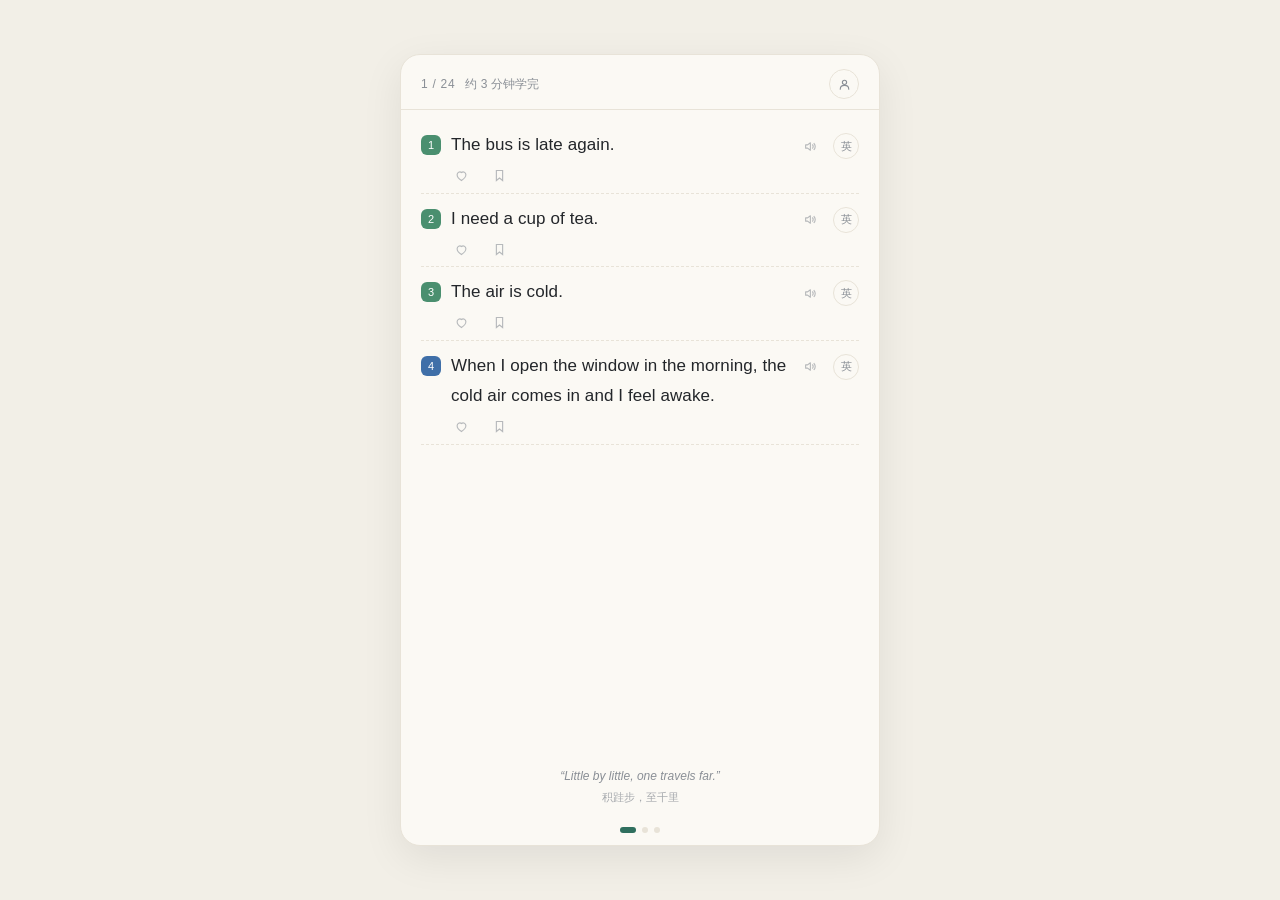
==== index.html @ 29e7f9b8 "content(v10.9): u023 + u024，覆盖 72%" ====
<!doctype html>
<html lang="zh-CN">
<head>
<meta charset="utf-8">
<meta name="viewport" content="width=device-width, initial-scale=1, viewport-fit=cover">
<meta name="theme-color" content="#fbf9f4">
<title>english-850</title>
<link rel="manifest" href="manifest.json">
<link rel="icon" href="icon.svg" type="image/svg+xml">
<link rel="stylesheet" href="css/style.css?v=32">
</head>
<body>

<div class="app">

  <div class="hdr">
    <span class="idx" id="idx">1 / 3</span>
    <span class="eta" id="eta">约 4 分钟学完</span>
    <button class="me" id="btn-me" type="button" aria-label="我的">
      <svg viewBox="0 0 24 24" fill="none" stroke="currentColor" stroke-width="1.8" stroke-linecap="round">
        <circle cx="12" cy="8.5" r="3.4"/>
        <path d="M5.2 19.5c0-3.6 3-6.2 6.8-6.2s6.8 2.6 6.8 6.2"/>
      </svg>
    </button>
  </div>

  <div class="warn" id="warn" hidden>
    当前环境不能保存数据，刷新后会丢。用浏览器直接打开 index.html 就正常。
  </div>

  <div class="pages" id="pages"></div>

  <div class="dots" id="dots"></div>

  <div class="sheet" id="sheet">
    <div class="sheet-hdr">
      <h2>我的</h2>
      <button class="close" id="btn-close" type="button" aria-label="关闭">×</button>
    </div>
    <div class="sheet-body">
      <div class="big-stats">
        <div><b id="stat-days">0</b><span>累计天数</span></div>
        <div><b id="stat-min">0</b><span>累计分钟</span></div>
      </div>

      <div class="cal-wrap" id="cal-wrap">
        <div class="cal-months" id="heat"></div>
      </div>

      <div class="rows">
        <button class="row-link" data-list="save" type="button">
          收藏的内容<b id="n-save">0</b>
        </button>
        <button class="row-link" data-list="like" type="button">
          点过赞的内容<b id="n-like">0</b>
        </button>
        <button class="row-link" data-list="word" type="button">
          收藏的词<b id="n-word">0</b>
        </button>
        <button class="row-mode" id="row-mode" type="button" role="switch" aria-checked="false">
          <span>练习模式</span>
          <span class="switch" aria-hidden="true"><i></i></span>
        </button>
        <button class="row-act" id="btn-export" type="button">
          导出备份<b id="hint-export">还没备份过</b>
        </button>
        <button class="row-act" id="btn-import" type="button">
          导入备份<b id="hint-import">点击上传备份</b>
        </button>
        <input type="file" id="file-import" accept="application/json,.json" hidden>
      </div>
    </div>

    <div class="sub" id="sub">
      <div class="sheet-hdr">
        <h2 id="sub-title">列表</h2>
        <button class="close" id="sub-close" type="button" aria-label="返回">×</button>
      </div>
      <div class="sheet-body" id="sub-body"></div>
    </div>
  </div>

</div>

<script src="data/words.js?v=32"></script>
<script src="data/glossary.js?v=32"></script>
<script src="data/dict.js?v=32"></script>
<script src="data/contractions.js?v=32"></script>
<script src="data/function-words.js?v=32"></script>
<script src="data/units.js?v=32"></script>
<script src="data/extras.js?v=32"></script>
<script src="data/exercises.js?v=32"></script>
<script src="js/store.js?v=32"></script>
<script src="js/speak.js?v=32"></script>
<script src="js/reader.js?v=32"></script>
<script src="js/actions.js?v=32"></script>
<script src="js/progress.js?v=32"></script>
<script src="js/exercises.js?v=32"></script>
<script src="js/extras.js?v=32"></script>
<script src="js/app.js?v=32"></script>
<script src="js/dev.js?v=32"></script>
<script src="js/pwa.js?v=32"></script>
<script src="js/backup.js?v=32"></script>
</body>
</html>
---- css/style.css ----
:root {
  --bg: #fbf9f4;
  --ink: #23262a;
  --muted: #8a8f96;
  --line: #e8e3d8;
  --short: #4a8f6f;
  --long: #3f6fa8;
  --story: #b4741f;
  --soft: #f2efe7;
  --accent: #2f6f5e;
}

@media (prefers-color-scheme: dark) {
  :root {
    --bg: #17191c;
    --ink: #e7e4de;
    --muted: #93999f;
    --line: #2a2e34;
    --short: #6cc09a;
    --long: #79a8db;
    --story: #d9a154;
    --soft: #202429;
    --accent: #6cc09a;
  }
}

* { box-sizing: border-box; -webkit-tap-highlight-color: transparent; }

html, body {
  margin: 0;
  height: 100%;
  background: var(--bg);
  color: var(--ink);
  font-family: -apple-system, "Segoe UI", "PingFang SC", "Microsoft YaHei", sans-serif;
  -webkit-text-size-adjust: 100%;
}

body { display: flex; justify-content: center; }

.app {
  width: 100%;
  max-width: 480px;
  height: 100vh;      /* 旧内核兜底：不认 dvh 才会塌 */
  height: 100dvh;
  display: flex;
  flex-direction: column;
  background: var(--bg);
  position: relative;
  overflow: hidden;
}

@media (min-width: 520px) {
  body { background: var(--soft); align-items: center; }
  .app {
    height: 88vh;
    height: 88dvh;
    border: 1px solid var(--line);
    border-radius: 20px;
    box-shadow: 0 12px 40px rgba(0, 0, 0, 0.08);
  }
}

.hdr {
  flex: 0 0 auto;
  display: flex;
  align-items: center;
  gap: 10px;
  padding: 14px 20px 10px;
  border-bottom: 1px solid var(--line);
}

.idx {
  font-size: 12px;
  color: var(--muted);
  letter-spacing: 0.06em;
}

.eta {
  font-size: 12px;
  color: var(--muted);
}

.me {
  margin-left: auto;
  width: 30px;
  height: 30px;
  display: grid;
  place-items: center;
  border: 1px solid var(--line);
  border-radius: 50%;
  background: transparent;
  cursor: pointer;
  color: var(--muted);
}

.me svg { width: 15px; height: 15px; }

.pages {
  flex: 1 1 auto;
  min-height: 0;   /* 没有它，flex 子项会撑高、滚不动 */
  display: flex;
  overflow-x: auto;
  overflow-y: hidden;
  scroll-snap-type: x mandatory;
  scrollbar-width: none;
}

.pages::-webkit-scrollbar { display: none; }

.page {
  flex: 0 0 100%;
  scroll-snap-align: start;
  overflow-y: auto;
  scrollbar-width: none;
  padding: 10px 20px 10px;
  display: flex;
  flex-direction: column;
}

.page::-webkit-scrollbar { display: none; }

.item {
  padding: 10px 0 4px;
  border-bottom: 1px dashed var(--line);
}

.item:last-of-type { border-bottom: 0; }

/* 喇叭（SPEC §11.15）：不支持语音的浏览器不会插入这个元素，所以不用写"隐藏"逻辑 */
.spk {
  flex: 0 0 auto;
  width: 26px;
  height: 26px;
  margin: -2px 0 0;
  padding: 0;
  border: 0;
  border-radius: 8px;
  background: transparent;
  color: var(--muted);
  cursor: pointer;
  display: grid;
  place-items: center;
  opacity: 0.62;
}
.spk svg { width: 15px; height: 15px; fill: none; stroke: currentColor; stroke-width: 1.7; stroke-linejoin: round; }
.spk:active { opacity: 1; background: var(--soft); }

/* 跟在句子/段落末尾的喇叭：不换行，跟文字同一基线 */
.spk.inl {
  display: inline-grid;
  width: 22px;
  height: 22px;
  margin: 0 0 0 4px;
  vertical-align: -5px;
}
.spk.inl svg { width: 14px; height: 14px; }

/* 行内的喇叭（句子条目右侧）：和"英"按钮对齐 */
.row .spk.row-spk { margin-top: 3px; }

/* 单词弹层里的喇叭 */
.popup .spk.pop-spk {
  margin: 0 0 0 -2px;
  width: 24px;
  height: 24px;
  opacity: 0.7;
}
.popup .spk.pop-spk svg { width: 14px; height: 14px; }

/* 练习答案里的喇叭：跟着答案一起显示/隐藏 */
.ex-en .spk.inl { margin-left: 6px; vertical-align: -5px; }

.row {
  display: flex;
  align-items: flex-start;
  gap: 10px;
}

.num {
  flex: 0 0 auto;
  width: 20px;
  height: 20px;
  border-radius: 6px;
  margin-top: 5px;
  display: grid;
  place-items: center;
  font-size: 11px;
  font-weight: 500;
  color: #fff;
}

.item[data-kind="short"] .num { background: var(--short); }
.item[data-kind="long"] .num { background: var(--long); }
.item[data-kind="story"] .num { background: var(--story); }

.txt {
  flex: 1 1 auto;
  margin: 0;
  font-size: 17px;
  line-height: 1.8;
  letter-spacing: 0.005em;
}

.tg {
  flex: 0 0 auto;
  min-width: 26px;
  height: 26px;
  padding: 0 5px;
  margin-top: 3px;
  border: 1px solid var(--line);
  border-radius: 13px;
  background: transparent;
  color: var(--muted);
  font-size: 11px;
  font-family: inherit;
  line-height: 1;
  cursor: pointer;
}

.tg.on {
  border-color: var(--accent);
  color: var(--accent);
}

.zh {
  display: none;
  margin: 6px 0 0 30px;
  font-size: 14px;
  line-height: 1.7;
  color: var(--muted);
}

.item.show .zh { display: block; }

.acts {
  display: flex;
  gap: 14px;
  margin: 2px 0 0 28px;
  height: 26px;
  align-items: center;
}

.ico {
  width: 24px;
  height: 24px;
  padding: 0;
  border: 0;
  background: transparent;
  color: var(--muted);
  cursor: pointer;
  display: grid;
  place-items: center;
  opacity: 0.6;
}

.ico svg { width: 15px; height: 15px; fill: none; stroke: currentColor; stroke-width: 1.8; }

.ico.on { opacity: 1; }
.ico.on svg { fill: currentColor; }
.ico.on.like { color: #c25b5b; }
.ico.on.save { color: var(--story); }

.w {
  cursor: pointer;
  border-radius: 3px;
}

.w:active { background: var(--soft); }

.story-head {
  display: flex;
  align-items: flex-start;
  gap: 10px;
  margin-bottom: 12px;
}

.story-title {
  flex: 1 1 auto;
  margin: 0;
  font-size: 19px;
  font-weight: 500;
  line-height: 1.55;
}

.para { margin-bottom: 13px; }

.para .en {
  margin: 0;
  font-size: 17px;
  line-height: 1.8;
}

.para .zh { margin-left: 0; }

.quote {
  margin-top: auto;
  padding: 18px 0 4px;
  font-size: 12px;
  line-height: 1.7;
  color: var(--muted);
  font-style: italic;
  text-align: center;
}

.quote span { display: block; font-style: normal; opacity: 0.75; margin-top: 2px; font-size: 11px; }

.next {
  margin: 14px 0 4px;
  width: 100%;
  padding: 13px;
  font-size: 14px;
  font-family: inherit;
  color: var(--accent);
  background: transparent;
  border: 1px solid var(--accent);
  border-radius: 12px;
  cursor: pointer;
}

.dots {
  flex: 0 0 auto;
  display: flex;
  justify-content: center;
  gap: 6px;
  padding: 6px 0 12px;
}

.dots i {
  width: 6px;
  height: 6px;
  border-radius: 50%;
  background: var(--line);
  transition: background 0.2s, width 0.2s;
}

.dots i.on { background: var(--accent); width: 16px; border-radius: 3px; }

.popup {
  position: fixed;
  z-index: 60;
  width: 236px;
  background: var(--bg);
  border: 1px solid var(--line);
  border-radius: 14px;
  padding: 12px 14px;
  box-shadow: 0 8px 28px rgba(0, 0, 0, 0.16);
}

.pop-top {
  display: flex;
  align-items: center;
  gap: 8px;
}

.pop-word {
  font-size: 17px;
  font-weight: 500;
}

.pop-ipa {
  font-size: 12px;
  color: var(--muted);
  font-family: "Segoe UI", "Lucida Sans Unicode", sans-serif;
}

.pop-save-mini {
  margin-left: auto;
  width: 22px;
  height: 22px;
  padding: 0;
  border: 0;
  background: transparent;
  color: var(--muted);
  cursor: pointer;
  display: grid;
  place-items: center;
  opacity: 0.55;
}

.pop-save-mini svg { width: 14px; height: 14px; fill: none; stroke: currentColor; stroke-width: 1.8; }
.pop-save-mini.on { color: var(--story); opacity: 1; }
.pop-save-mini.on svg { fill: currentColor; }

.pop-zh {
  margin-top: 7px;
  font-size: 15px;
  color: var(--accent);
}

.pop-full {
  margin-top: 7px;
  padding-top: 7px;
  border-top: 1px solid var(--line);
  font-size: 12px;
  line-height: 1.7;
  color: var(--muted);
}

.pop-empty {
  margin-top: 7px;
  font-size: 12px;
  color: var(--muted);
}

.sheet {
  position: absolute;
  inset: 0;
  background: var(--bg);
  z-index: 40;
  display: none;
  flex-direction: column;
}

.sheet.on { display: flex; }

.sheet-hdr {
  display: flex;
  align-items: center;
  padding: 14px 20px 10px;
  border-bottom: 1px solid var(--line);
}

.sheet-hdr h2 {
  margin: 0;
  font-size: 15px;
  font-weight: 500;
}

.close {
  margin-left: auto;
  width: 30px;
  height: 30px;
  border: 1px solid var(--line);
  border-radius: 50%;
  background: transparent;
  color: var(--muted);
  font-size: 15px;
  line-height: 1;
  cursor: pointer;
}

.sheet-body {
  flex: 1;
  overflow-y: auto;
  padding: 20px;
}

.big-stats {
  display: flex;
  gap: 30px;
  margin-bottom: 26px;
}

.big-stats b {
  display: block;
  font-size: 26px;
  font-weight: 500;
  line-height: 1.2;
}

.big-stats span {
  font-size: 12px;
  color: var(--muted);
}

.heat-label {
  font-size: 12px;
  color: var(--muted);
  margin-bottom: 8px;
}

.cal-wrap {
  max-height: 320px;
  overflow-y: auto;
  margin: 4px -2px 20px;
  padding: 2px;
  cursor: pointer;
  scrollbar-width: none;
}

.cal-wrap::-webkit-scrollbar { display: none; }

.cal-months {
  display: flex;
  flex-direction: column;
  gap: 20px;
}

.mon-block { margin-bottom: 2px; }

.mon {
  font-size: 13px;
  font-weight: 500;
  color: var(--ink);
  margin-bottom: 8px;
}

.cal-head {
  display: grid;
  grid-template-columns: repeat(7, 1fr);
  gap: 4px;
  font-size: 10px;
  color: var(--muted);
  text-align: center;
  margin-bottom: 4px;
}

.cal {
  display: grid;
  grid-template-columns: repeat(7, 1fr);
  gap: 4px;
}

.cell {
  display: flex;
  flex-direction: column;
}

.cell.blank { visibility: hidden; }

.cd {
  height: 14px;
  line-height: 14px;
  font-size: 9px;
  text-align: center;
  color: var(--muted);
  background: var(--soft);
  border-radius: 3px 3px 0 0;
}

.cb {
  height: 36px;
  background: var(--line);
  border-radius: 0 0 4px 4px;
  position: relative;
  display: block;
}

.cb.half { background: var(--short); opacity: 0.3; }
.cb.on { background: var(--short); }

.cb b {
  position: absolute;
  right: 3px;
  bottom: 2px;
  font-size: 8px;
  line-height: 1;
  font-weight: 500;
  color: #fff;
  letter-spacing: -0.02em;
}

.mini-list {
  font-size: 13px;
  color: var(--muted);
  line-height: 2;
}

.warn {
  margin: 8px 20px 0;
  padding: 9px 12px;
  font-size: 12px;
  line-height: 1.6;
  color: #a2543a;
  background: #fbeee6;
  border-radius: 8px;
}

.warn[hidden] { display: none; }

@media (prefers-color-scheme: dark) {
  .warn { color: #e6b39a; background: #33241d; }
}

/* 我的页：列表入口 */
.rows { border-top: 1px solid var(--line); }

.row-link {
  display: flex;
  align-items: center;
  width: 100%;
  padding: 15px 2px;
  border: 0;
  border-bottom: 1px solid var(--line);
  background: transparent;
  color: var(--ink);
  font-size: 14px;
  font-family: inherit;
  text-align: left;
  cursor: pointer;
}

.row-link b {
  margin-left: auto;
  color: var(--muted);
  font-weight: 500;
  font-size: 13px;
}

.row-link::after {
  content: "\203A";
  margin-left: 8px;
  color: var(--muted);
  font-size: 15px;
}

/* 模式开关：拟物滑块。这一行是"开关"，不是"跳转"，所以不能有 › 箭头 */
.row-mode {
  display: flex;
  align-items: center;
  width: 100%;
  padding: 13px 2px;
  border: 0;
  border-bottom: 1px solid var(--line);
  background: transparent;
  color: var(--ink);
  font-size: 14px;
  font-family: inherit;
  text-align: left;
  cursor: pointer;
}

.row-mode .switch {
  position: relative;
  flex: 0 0 auto;
  margin-left: auto;
  width: 46px;
  height: 27px;
  border-radius: 999px;
  background: var(--soft);
  box-shadow: inset 0 1px 3px rgba(0, 0, 0, .22), inset 0 -1px 0 rgba(255, 255, 255, .55);
  transition: background .18s ease;
}

.row-mode .switch i {
  position: absolute;
  top: 3px;
  left: 3px;
  width: 21px;
  height: 21px;
  border-radius: 50%;
  background: linear-gradient(#ffffff, #f1efe8);
  box-shadow: 0 1px 3px rgba(0, 0, 0, .3), 0 0 0 .5px rgba(0, 0, 0, .06);
  transition: transform .18s ease;
}

.row-mode[aria-checked="true"] .switch {
  background: var(--accent);
  box-shadow: inset 0 1px 3px rgba(0, 0, 0, .28);
}

.row-mode[aria-checked="true"] .switch i { transform: translateX(19px); }

/* 拓展：序号与标签同一行，两个标签左边缘对齐 */
.ex-tagrow {
  display: flex;
  align-items: baseline;
}
.ex-tagrow .ex-no {
  flex: 0 0 15px;
  width: 15px;
  margin: 0;
}
.ex-tagrow .ex-tag { margin-bottom: 2px; }

/* 次级列表 */
.sub {
  position: absolute;
  inset: 0;
  background: var(--bg);
  display: none;
  flex-direction: column;
  z-index: 5;
}

.sub.on { display: flex; }

.li {
  display: flex;
  gap: 10px;
  width: 100%;
  padding: 13px 0;
  border: 0;
  border-bottom: 1px dashed var(--line);
  background: transparent;
  text-align: left;
  font-family: inherit;
  color: var(--ink);
  cursor: default;
  align-items: flex-start;
}

.li-dot {
  width: 6px;
  height: 6px;
  border-radius: 50%;
  margin-top: 8px;
  flex: 0 0 auto;
}

.li-body {
  display: flex;
  flex-direction: column;
  gap: 3px;
}

.li-en {
  font-size: 15px;
  line-height: 1.5;
}

.li-zh {
  font-size: 12px;
  color: var(--muted);
  line-height: 1.5;
}

.empty {
  font-size: 13px;
  color: var(--muted);
  line-height: 1.9;
  padding: 16px 0;
}

.item.flash {
  background: var(--soft);
  border-radius: 8px;
  transition: background 0.4s;
}

/* ===== 课外拓展 + 课外练习（SPEC §11） ===== */
.page-ext { padding-bottom: 24px; }

.ex-wrap { padding: 4px 0 8px; }

.ex-h {
  margin: 20px 0 8px;
  font-size: 12px;
  letter-spacing: .12em;
  font-weight: 600;
  color: var(--muted);
}
.ex-h:first-child { margin-top: 0; }

.ex-title {
  font-size: 17px;
  font-weight: 600;
  color: var(--ink);
  margin: 0 0 8px;
}

.ex-read p {
  margin: 0 0 12px;
  font-size: 16px;
  line-height: 1.85;
  color: var(--ink);
}

.ex-item {
  border-top: 1px dashed var(--line);
  padding: 12px 0;
}
.ex-item:first-child { border-top: 0; }

.ex-no {
  display: inline-block;
  font-size: 11px;
  color: var(--muted);
  margin: 0 6px 0 0;
  vertical-align: 1px;
}

.ex-line {
  font-size: 16px;
  line-height: 1.8;
  min-height: 26px;
}
.ex-zh { color: var(--ink); }
.ex-en { color: var(--accent); }

.ex-btn {
  margin-top: 8px;
  padding: 7px 14px;
  font-size: 13px;
  font-family: inherit;
  color: var(--accent);
  background: transparent;
  border: 1px solid var(--line);
  border-radius: 999px;
  cursor: pointer;
}
.ex-btn:active { background: var(--soft); }

.ex-tip {
  margin-top: 14px;
  font-size: 12px;
  color: var(--muted);
}

.ex-empty {
  padding: 24px 0;
  font-size: 14px;
  color: var(--muted);
}

/* 练习模式顶部提示 */
.mode-banner {
  display: flex;
  align-items: center;
  gap: 8px;
  flex-wrap: wrap;
  margin: 0 0 14px;
  padding: 10px 12px;
  border-radius: 10px;
  background: var(--soft);
  border: 1px solid var(--line);
  font-size: 13px;
  line-height: 1.5;
  color: var(--ink);
}
.mode-banner.gone { display: none; }
.mode-text { flex: 1 1 100%; }

.mode-back {
  font-family: inherit;
  font-size: 12px;
  color: var(--accent);
  background: transparent;
  border: 1px solid var(--line);
  border-radius: 999px;
  padding: 5px 12px;
  cursor: pointer;
}

.mode-close {
  font-size: 16px;
  line-height: 1;
  color: var(--muted);
  background: transparent;
  border: 0;
  cursor: pointer;
  padding: 0 2px;
}

/* 「我的」里的模式开关状态 */
.row-link.on b { color: var(--accent); }

/* ===== 开发者面板（?dev=1） ===== */
.dev {
  position: fixed;
  right: 12px;
  bottom: 12px;
  z-index: 9999;
  width: 268px;
  padding: 12px;
  border-radius: 12px;
  background: var(--bg);
  border: 1px solid var(--line);
  box-shadow: 0 8px 28px rgba(0, 0, 0, .18);
  font-size: 12px;
  color: var(--ink);
}
.dev-head {
  display: flex;
  align-items: center;
  justify-content: space-between;
  margin-bottom: 6px;
}
.dev-x {
  background: transparent;
  border: 0;
  font-size: 16px;
  color: var(--muted);
  cursor: pointer;
}
.dev-state {
  color: var(--muted);
  line-height: 1.5;
  margin-bottom: 8px;
}
.dev-grp {
  margin: 8px 0 4px;
  color: var(--muted);
}
.dev-row {
  display: flex;
  gap: 6px;
  flex-wrap: wrap;
}
.dev-btn {
  font-family: inherit;
  font-size: 12px;
  padding: 5px 9px;
  border-radius: 8px;
  border: 1px solid var(--line);
  background: var(--soft);
  color: var(--ink);
  cursor: pointer;
}

.ex-tag {
  margin-left: 8px;
  font-size: 11px;
  font-weight: 400;
  color: var(--muted);
  border: 1px solid var(--line);
  border-radius: 999px;
  padding: 1px 7px;
  vertical-align: middle;
}

/* 课外拓展：原文 / 中文 / 简说 */
.ex-genre {
  margin-left: 8px;
  font-size: 11px;
  font-weight: 400;
  color: var(--story);
  border: 1px solid var(--line);
  border-radius: 4px;
  padding: 1px 6px;
  vertical-align: middle;
}

.ex-block {
  margin: 0 0 18px;
  padding-bottom: 4px;
}

.ex-tag {
  display: inline-block;
  margin-bottom: 4px;
  font-size: 10px;
  letter-spacing: .08em;
  color: var(--muted);
  border: 1px solid var(--line);
  border-radius: 3px;
  padding: 0 5px;
  line-height: 16px;
}
.ex-tag-say { color: var(--accent); }

.ex-std {
  margin: 0 0 6px;
  font-size: 16px;
  line-height: 1.8;
  color: var(--ink);
}

.ex-zh-s {
  margin: 0 0 8px;
  font-size: 13px;
  line-height: 1.7;
  color: var(--muted);
}

.ex-simple {
  margin: 0;
  font-size: 15px;
  line-height: 1.8;
  color: var(--accent);
}

/* 每条拓展之间的分隔线 */
.ex-sep {
  border: 0;
  border-top: 1px solid var(--line);
  margin: 16px 0 18px;
}

.mode-cancel { color: var(--muted); }

/* 页内轻提示（替代系统弹窗） */
.toast {
  position: fixed;
  left: 50%;
  bottom: 32px;
  transform: translate(-50%, 12px);
  z-index: 9998;
  max-width: 80vw;
  padding: 9px 16px;
  border-radius: 999px;
  background: rgba(35, 38, 42, .92);
  color: #fff;
  font-size: 13px;
  line-height: 1.4;
  opacity: 0;
  pointer-events: none;
  transition: opacity .18s ease, transform .18s ease;
}
.toast.on {
  opacity: 1;
  transform: translate(-50%, 0);
}
@media (prefers-color-scheme: dark) {
  .toast { background: rgba(231, 228, 222, .94); color: #17191c; }
}

/* 复健卡（SPEC §13.2 临时方案）：断更回来第一屏顶部的提示 */
.rehab {
  margin: 2px 0 18px;
  padding: 14px 14px 12px;
  border: 1px solid var(--line);
  border-radius: 10px;
  background: var(--soft);
}

.rehab-h {
  font-size: 13px;
  font-weight: 600;
  letter-spacing: .04em;
  color: var(--accent);
}

.rehab-p {
  margin: 7px 0 11px;
  font-size: 13px;
  line-height: 1.75;
  color: var(--ink);
}

.rehab-words {
  display: flex;
  flex-wrap: wrap;
  gap: 6px;
}

.rehab-w {
  font-size: 13px;
  line-height: 1.5;
  padding: 2px 9px;
  border: 1px solid var(--line);
  border-radius: 999px;
  background: var(--bg);
  color: var(--ink);
}

.rehab-tip {
  margin-top: 9px;
  font-size: 11px;
  color: var(--muted);
}

/* 动作行（导出/导入）：是个动作，不是跳转，所以没有 › */
.row-act {
  display: flex;
  align-items: center;
  width: 100%;
  padding: 14px 2px;
  border: 0;
  border-bottom: 1px solid var(--line);
  background: transparent;
  color: var(--ink);
  font-size: 14px;
  font-family: inherit;
  text-align: left;
  cursor: pointer;
}
.row-act b {
  margin-left: auto;
  color: var(--muted);
  font-weight: 500;
  font-size: 13px;
}
.row-act:active { background: var(--soft); }

/* 导入确认 */
.bk-ask {
  margin: 0 0 16px;
  font-size: 14px;
  line-height: 1.8;
  color: var(--ink);
}
.bk-btn {
  display: block;
  width: 100%;
  margin-bottom: 10px;
  padding: 12px 14px;
  font-size: 14px;
  font-family: inherit;
  color: var(--ink);
  background: transparent;
  border: 1px solid var(--line);
  border-radius: 10px;
  cursor: pointer;
}
.bk-yes {
  color: var(--accent);
  border-color: var(--accent);
  font-weight: 600;
}
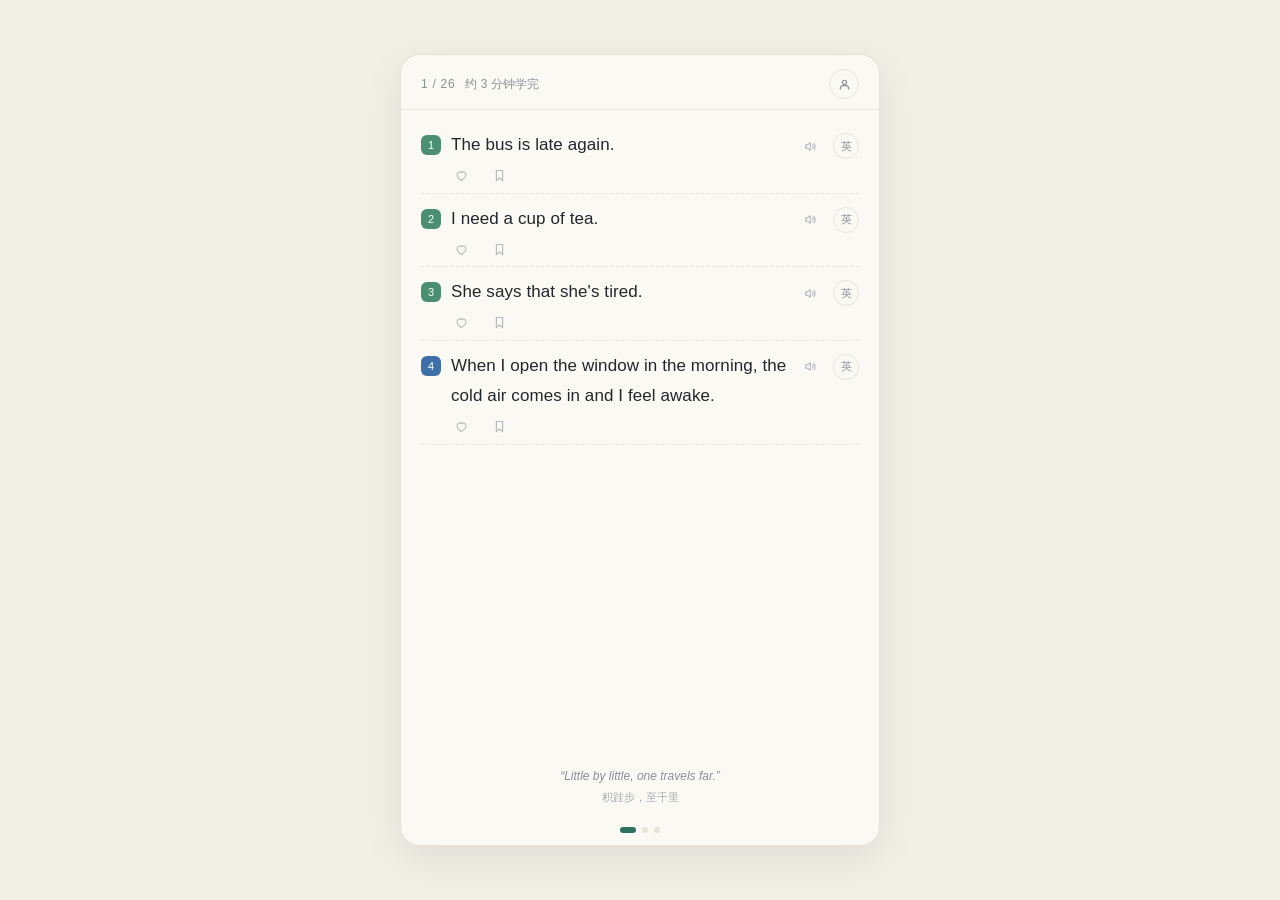
==== commit 9adb5da1: "content(v10.10): u025 + u026，覆盖 77%" ====
--- a/index.html
+++ b/index.html
@@ -7,7 +7,7 @@
 <title>english-850</title>
 <link rel="manifest" href="manifest.json">
 <link rel="icon" href="icon.svg" type="image/svg+xml">
-<link rel="stylesheet" href="css/style.css?v=32">
+<link rel="stylesheet" href="css/style.css?v=33">
 </head>
 <body>
 
@@ -82,24 +82,24 @@
 
 </div>
 
-<script src="data/words.js?v=32"></script>
-<script src="data/glossary.js?v=32"></script>
-<script src="data/dict.js?v=32"></script>
-<script src="data/contractions.js?v=32"></script>
-<script src="data/function-words.js?v=32"></script>
-<script src="data/units.js?v=32"></script>
-<script src="data/extras.js?v=32"></script>
-<script src="data/exercises.js?v=32"></script>
-<script src="js/store.js?v=32"></script>
-<script src="js/speak.js?v=32"></script>
-<script src="js/reader.js?v=32"></script>
-<script src="js/actions.js?v=32"></script>
-<script src="js/progress.js?v=32"></script>
-<script src="js/exercises.js?v=32"></script>
-<script src="js/extras.js?v=32"></script>
-<script src="js/app.js?v=32"></script>
-<script src="js/dev.js?v=32"></script>
-<script src="js/pwa.js?v=32"></script>
-<script src="js/backup.js?v=32"></script>
+<script src="data/words.js?v=33"></script>
+<script src="data/glossary.js?v=33"></script>
+<script src="data/dict.js?v=33"></script>
+<script src="data/contractions.js?v=33"></script>
+<script src="data/function-words.js?v=33"></script>
+<script src="data/units.js?v=33"></script>
+<script src="data/extras.js?v=33"></script>
+<script src="data/exercises.js?v=33"></script>
+<script src="js/store.js?v=33"></script>
+<script src="js/speak.js?v=33"></script>
+<script src="js/reader.js?v=33"></script>
+<script src="js/actions.js?v=33"></script>
+<script src="js/progress.js?v=33"></script>
+<script src="js/exercises.js?v=33"></script>
+<script src="js/extras.js?v=33"></script>
+<script src="js/app.js?v=33"></script>
+<script src="js/dev.js?v=33"></script>
+<script src="js/pwa.js?v=33"></script>
+<script src="js/backup.js?v=33"></script>
 </body>
 </html>
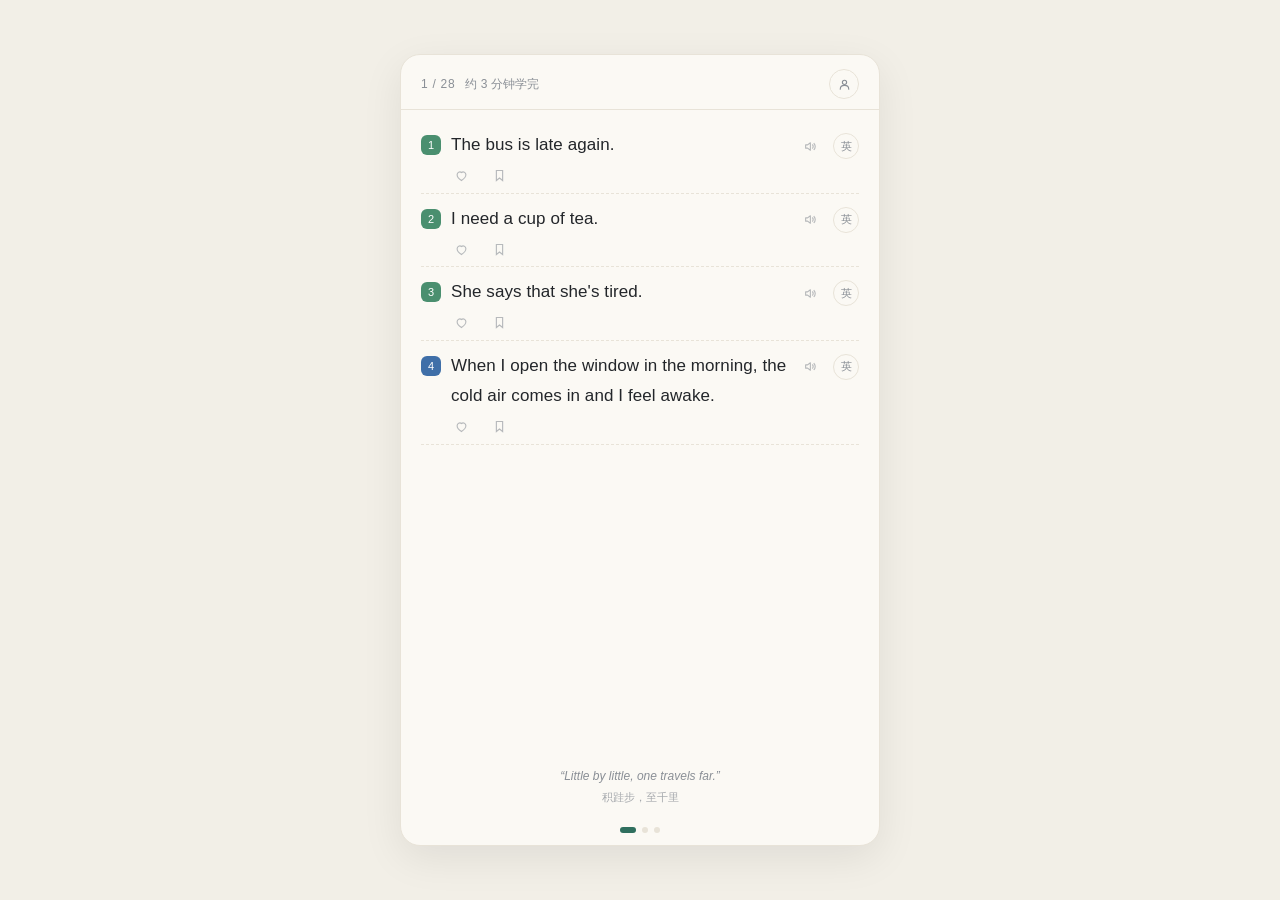
==== commit 4c30549c: "content(v10.11): u027 + u028，覆盖 82%" ====
--- a/index.html
+++ b/index.html
@@ -7,7 +7,7 @@
 <title>english-850</title>
 <link rel="manifest" href="manifest.json">
 <link rel="icon" href="icon.svg" type="image/svg+xml">
-<link rel="stylesheet" href="css/style.css?v=33">
+<link rel="stylesheet" href="css/style.css?v=34">
 </head>
 <body>
 
@@ -82,24 +82,24 @@
 
 </div>
 
-<script src="data/words.js?v=33"></script>
-<script src="data/glossary.js?v=33"></script>
-<script src="data/dict.js?v=33"></script>
-<script src="data/contractions.js?v=33"></script>
-<script src="data/function-words.js?v=33"></script>
-<script src="data/units.js?v=33"></script>
-<script src="data/extras.js?v=33"></script>
-<script src="data/exercises.js?v=33"></script>
-<script src="js/store.js?v=33"></script>
-<script src="js/speak.js?v=33"></script>
-<script src="js/reader.js?v=33"></script>
-<script src="js/actions.js?v=33"></script>
-<script src="js/progress.js?v=33"></script>
-<script src="js/exercises.js?v=33"></script>
-<script src="js/extras.js?v=33"></script>
-<script src="js/app.js?v=33"></script>
-<script src="js/dev.js?v=33"></script>
-<script src="js/pwa.js?v=33"></script>
-<script src="js/backup.js?v=33"></script>
+<script src="data/words.js?v=34"></script>
+<script src="data/glossary.js?v=34"></script>
+<script src="data/dict.js?v=34"></script>
+<script src="data/contractions.js?v=34"></script>
+<script src="data/function-words.js?v=34"></script>
+<script src="data/units.js?v=34"></script>
+<script src="data/extras.js?v=34"></script>
+<script src="data/exercises.js?v=34"></script>
+<script src="js/store.js?v=34"></script>
+<script src="js/speak.js?v=34"></script>
+<script src="js/reader.js?v=34"></script>
+<script src="js/actions.js?v=34"></script>
+<script src="js/progress.js?v=34"></script>
+<script src="js/exercises.js?v=34"></script>
+<script src="js/extras.js?v=34"></script>
+<script src="js/app.js?v=34"></script>
+<script src="js/dev.js?v=34"></script>
+<script src="js/pwa.js?v=34"></script>
+<script src="js/backup.js?v=34"></script>
 </body>
 </html>
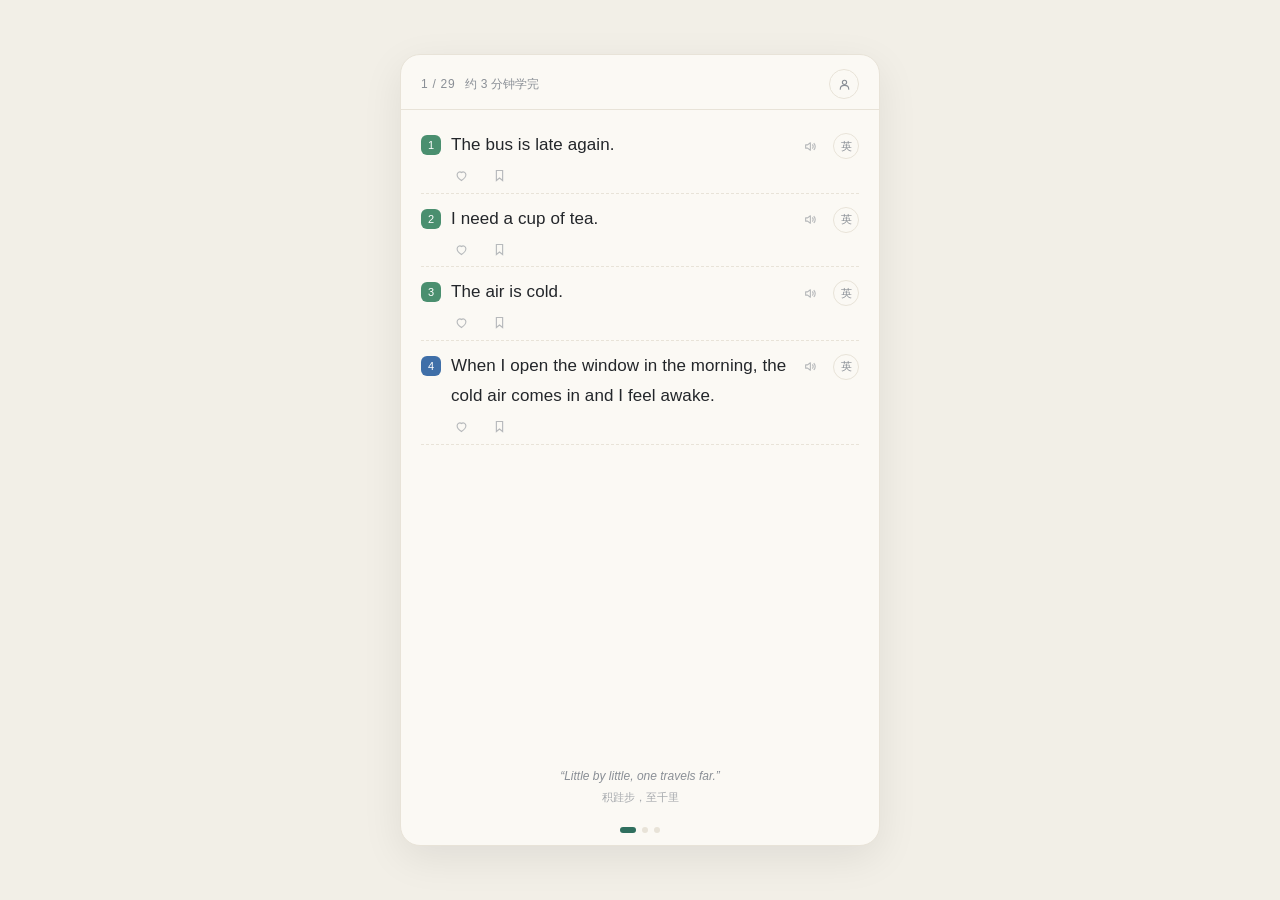
==== commit 1efd3557: "content(v10.12): u029 打铁铺的早晨，覆盖 85%" ====
--- a/index.html
+++ b/index.html
@@ -7,7 +7,7 @@
 <title>english-850</title>
 <link rel="manifest" href="manifest.json">
 <link rel="icon" href="icon.svg" type="image/svg+xml">
-<link rel="stylesheet" href="css/style.css?v=34">
+<link rel="stylesheet" href="css/style.css?v=35">
 </head>
 <body>
 
@@ -82,24 +82,24 @@
 
 </div>
 
-<script src="data/words.js?v=34"></script>
-<script src="data/glossary.js?v=34"></script>
-<script src="data/dict.js?v=34"></script>
-<script src="data/contractions.js?v=34"></script>
-<script src="data/function-words.js?v=34"></script>
-<script src="data/units.js?v=34"></script>
-<script src="data/extras.js?v=34"></script>
-<script src="data/exercises.js?v=34"></script>
-<script src="js/store.js?v=34"></script>
-<script src="js/speak.js?v=34"></script>
-<script src="js/reader.js?v=34"></script>
-<script src="js/actions.js?v=34"></script>
-<script src="js/progress.js?v=34"></script>
-<script src="js/exercises.js?v=34"></script>
-<script src="js/extras.js?v=34"></script>
-<script src="js/app.js?v=34"></script>
-<script src="js/dev.js?v=34"></script>
-<script src="js/pwa.js?v=34"></script>
-<script src="js/backup.js?v=34"></script>
+<script src="data/words.js?v=35"></script>
+<script src="data/glossary.js?v=35"></script>
+<script src="data/dict.js?v=35"></script>
+<script src="data/contractions.js?v=35"></script>
+<script src="data/function-words.js?v=35"></script>
+<script src="data/units.js?v=35"></script>
+<script src="data/extras.js?v=35"></script>
+<script src="data/exercises.js?v=35"></script>
+<script src="js/store.js?v=35"></script>
+<script src="js/speak.js?v=35"></script>
+<script src="js/reader.js?v=35"></script>
+<script src="js/actions.js?v=35"></script>
+<script src="js/progress.js?v=35"></script>
+<script src="js/exercises.js?v=35"></script>
+<script src="js/extras.js?v=35"></script>
+<script src="js/app.js?v=35"></script>
+<script src="js/dev.js?v=35"></script>
+<script src="js/pwa.js?v=35"></script>
+<script src="js/backup.js?v=35"></script>
 </body>
 </html>
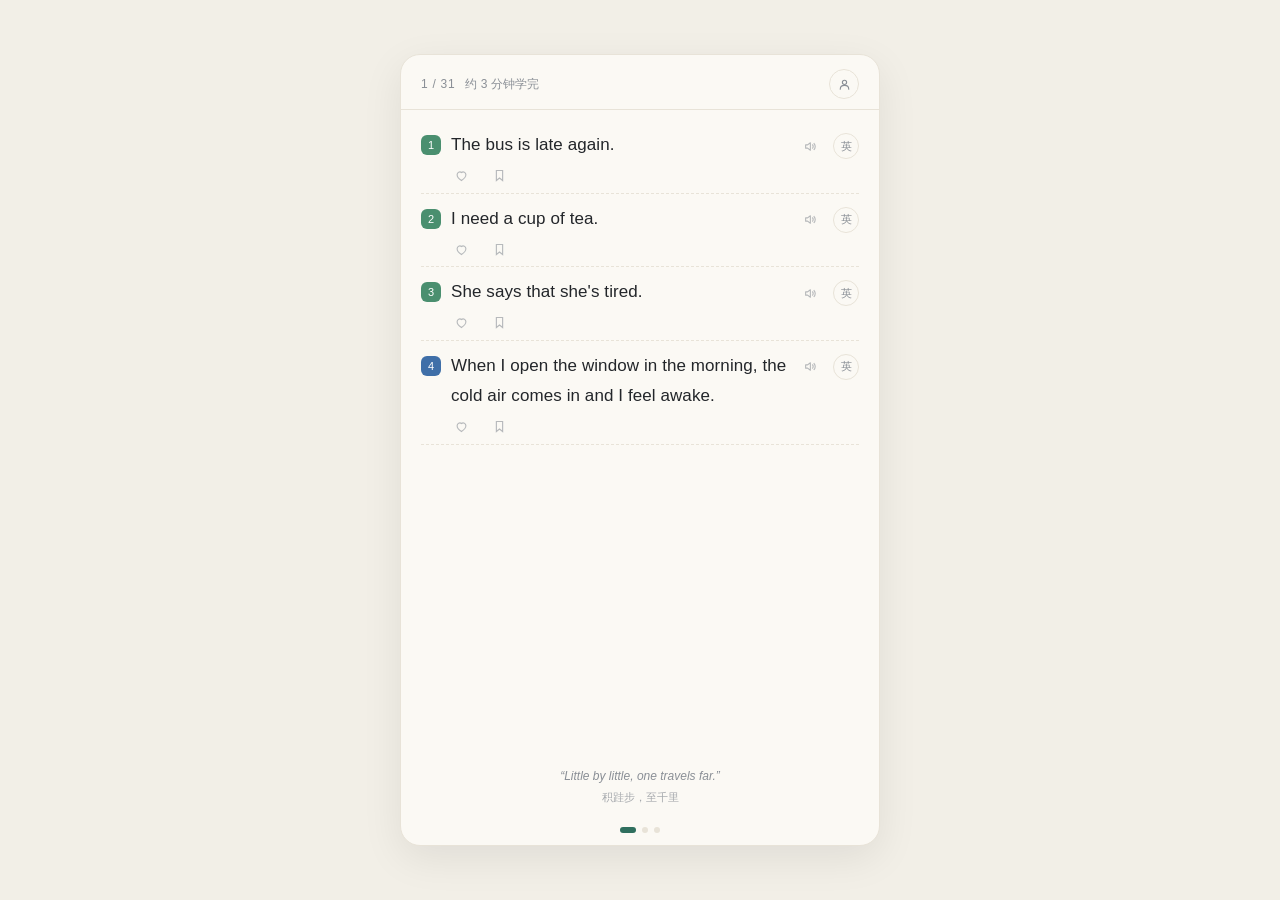
==== commit 2ffecb5c: "content(v10.13): u030 + u031，覆盖 90%" ====
--- a/index.html
+++ b/index.html
@@ -7,7 +7,7 @@
 <title>english-850</title>
 <link rel="manifest" href="manifest.json">
 <link rel="icon" href="icon.svg" type="image/svg+xml">
-<link rel="stylesheet" href="css/style.css?v=35">
+<link rel="stylesheet" href="css/style.css?v=36">
 </head>
 <body>
 
@@ -82,24 +82,24 @@
 
 </div>
 
-<script src="data/words.js?v=35"></script>
-<script src="data/glossary.js?v=35"></script>
-<script src="data/dict.js?v=35"></script>
-<script src="data/contractions.js?v=35"></script>
-<script src="data/function-words.js?v=35"></script>
-<script src="data/units.js?v=35"></script>
-<script src="data/extras.js?v=35"></script>
-<script src="data/exercises.js?v=35"></script>
-<script src="js/store.js?v=35"></script>
-<script src="js/speak.js?v=35"></script>
-<script src="js/reader.js?v=35"></script>
-<script src="js/actions.js?v=35"></script>
-<script src="js/progress.js?v=35"></script>
-<script src="js/exercises.js?v=35"></script>
-<script src="js/extras.js?v=35"></script>
-<script src="js/app.js?v=35"></script>
-<script src="js/dev.js?v=35"></script>
-<script src="js/pwa.js?v=35"></script>
-<script src="js/backup.js?v=35"></script>
+<script src="data/words.js?v=36"></script>
+<script src="data/glossary.js?v=36"></script>
+<script src="data/dict.js?v=36"></script>
+<script src="data/contractions.js?v=36"></script>
+<script src="data/function-words.js?v=36"></script>
+<script src="data/units.js?v=36"></script>
+<script src="data/extras.js?v=36"></script>
+<script src="data/exercises.js?v=36"></script>
+<script src="js/store.js?v=36"></script>
+<script src="js/speak.js?v=36"></script>
+<script src="js/reader.js?v=36"></script>
+<script src="js/actions.js?v=36"></script>
+<script src="js/progress.js?v=36"></script>
+<script src="js/exercises.js?v=36"></script>
+<script src="js/extras.js?v=36"></script>
+<script src="js/app.js?v=36"></script>
+<script src="js/dev.js?v=36"></script>
+<script src="js/pwa.js?v=36"></script>
+<script src="js/backup.js?v=36"></script>
 </body>
 </html>
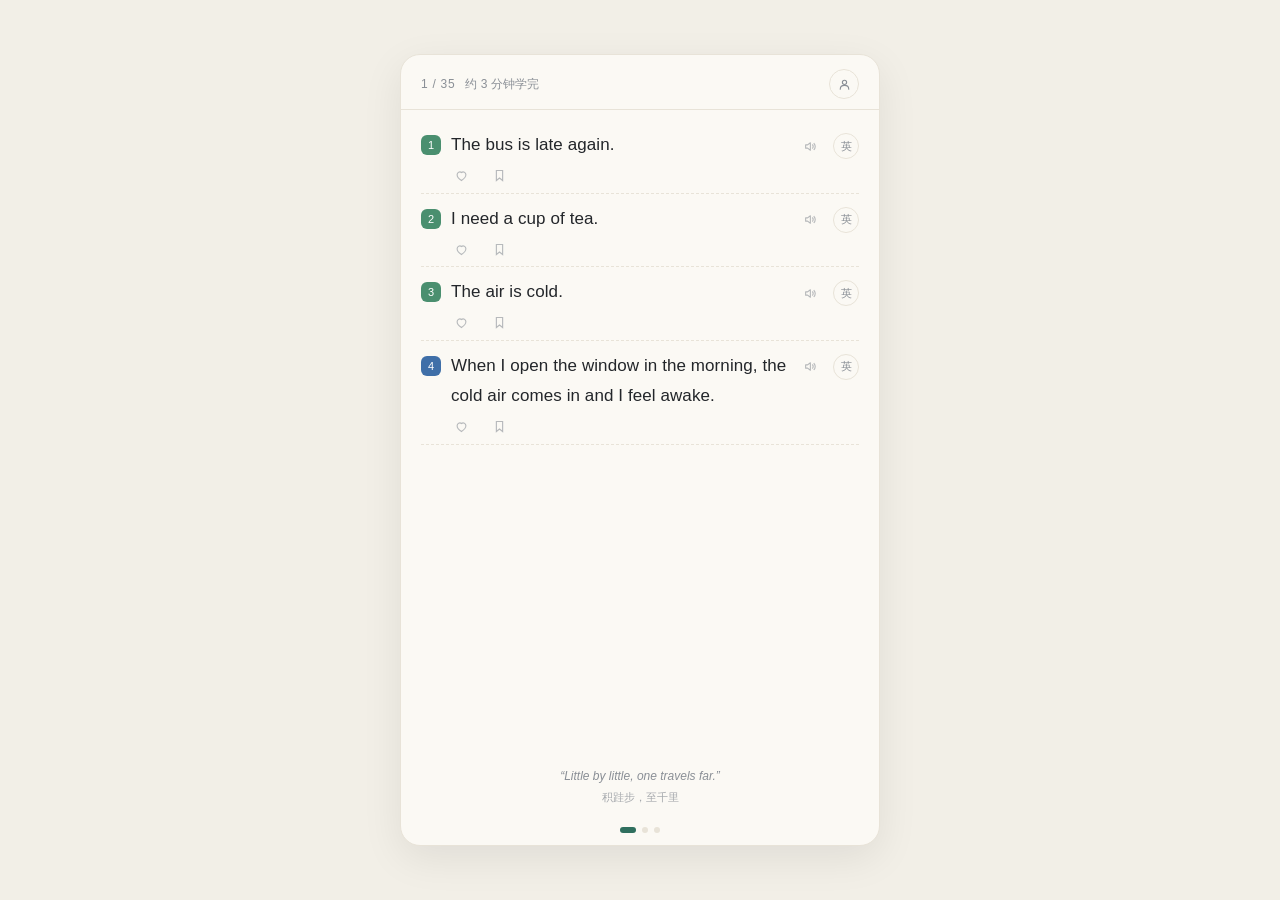
==== commit 27cf049a: "content(v11.0): u032-u035，850 词覆盖拉满 100%" ====
--- a/index.html
+++ b/index.html
@@ -7,7 +7,7 @@
 <title>english-850</title>
 <link rel="manifest" href="manifest.json">
 <link rel="icon" href="icon.svg" type="image/svg+xml">
-<link rel="stylesheet" href="css/style.css?v=36">
+<link rel="stylesheet" href="css/style.css?v=37">
 </head>
 <body>
 
@@ -82,24 +82,24 @@
 
 </div>
 
-<script src="data/words.js?v=36"></script>
-<script src="data/glossary.js?v=36"></script>
-<script src="data/dict.js?v=36"></script>
-<script src="data/contractions.js?v=36"></script>
-<script src="data/function-words.js?v=36"></script>
-<script src="data/units.js?v=36"></script>
-<script src="data/extras.js?v=36"></script>
-<script src="data/exercises.js?v=36"></script>
-<script src="js/store.js?v=36"></script>
-<script src="js/speak.js?v=36"></script>
-<script src="js/reader.js?v=36"></script>
-<script src="js/actions.js?v=36"></script>
-<script src="js/progress.js?v=36"></script>
-<script src="js/exercises.js?v=36"></script>
-<script src="js/extras.js?v=36"></script>
-<script src="js/app.js?v=36"></script>
-<script src="js/dev.js?v=36"></script>
-<script src="js/pwa.js?v=36"></script>
-<script src="js/backup.js?v=36"></script>
+<script src="data/words.js?v=37"></script>
+<script src="data/glossary.js?v=37"></script>
+<script src="data/dict.js?v=37"></script>
+<script src="data/contractions.js?v=37"></script>
+<script src="data/function-words.js?v=37"></script>
+<script src="data/units.js?v=37"></script>
+<script src="data/extras.js?v=37"></script>
+<script src="data/exercises.js?v=37"></script>
+<script src="js/store.js?v=37"></script>
+<script src="js/speak.js?v=37"></script>
+<script src="js/reader.js?v=37"></script>
+<script src="js/actions.js?v=37"></script>
+<script src="js/progress.js?v=37"></script>
+<script src="js/exercises.js?v=37"></script>
+<script src="js/extras.js?v=37"></script>
+<script src="js/app.js?v=37"></script>
+<script src="js/dev.js?v=37"></script>
+<script src="js/pwa.js?v=37"></script>
+<script src="js/backup.js?v=37"></script>
 </body>
 </html>
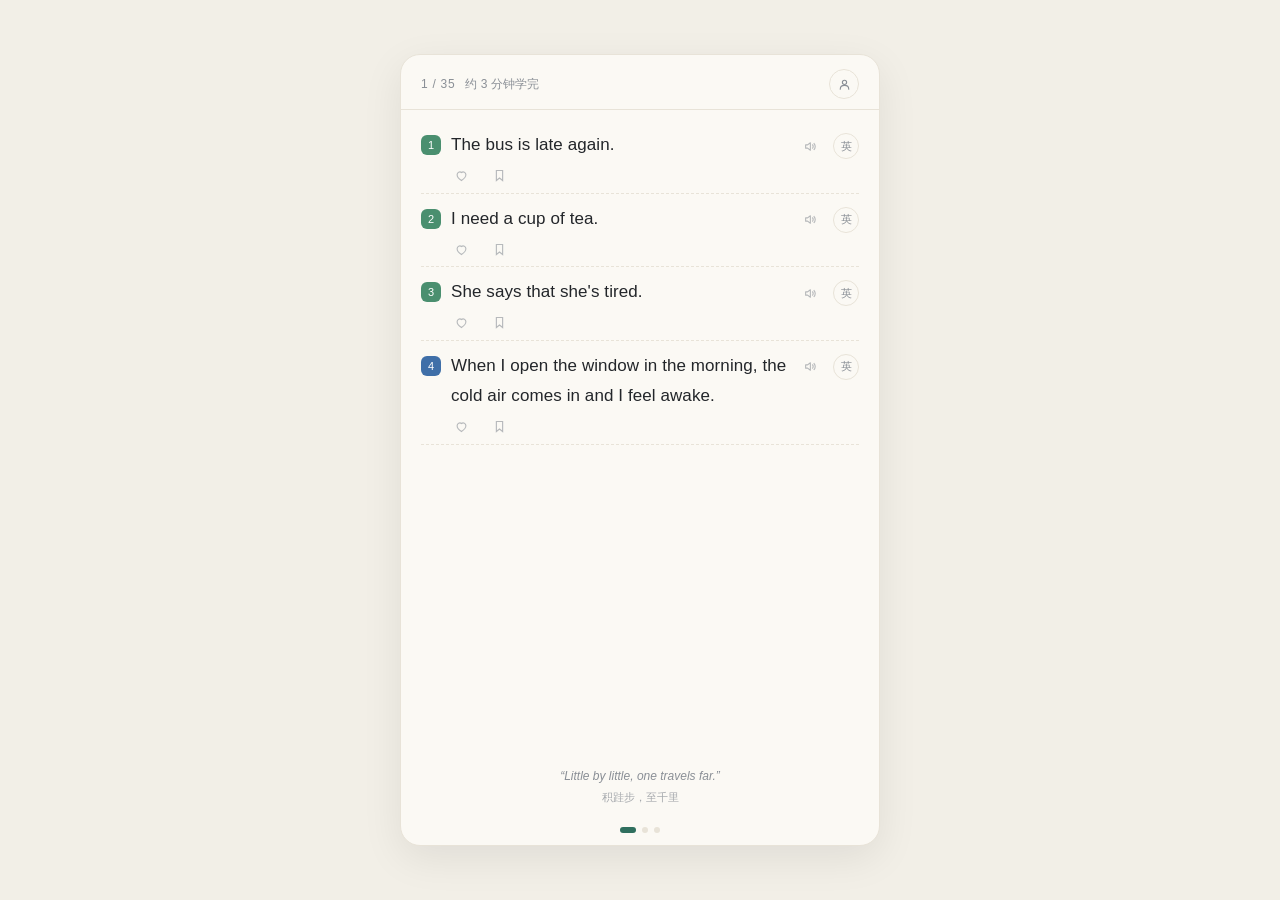
==== commit d592693a: "content(v11.1): u001-u008 重写（词序不动，短文压到 150-180）" ====
--- a/index.html
+++ b/index.html
@@ -7,7 +7,7 @@
 <title>english-850</title>
 <link rel="manifest" href="manifest.json">
 <link rel="icon" href="icon.svg" type="image/svg+xml">
-<link rel="stylesheet" href="css/style.css?v=37">
+<link rel="stylesheet" href="css/style.css?v=38">
 </head>
 <body>
 
@@ -82,24 +82,24 @@
 
 </div>
 
-<script src="data/words.js?v=37"></script>
-<script src="data/glossary.js?v=37"></script>
-<script src="data/dict.js?v=37"></script>
-<script src="data/contractions.js?v=37"></script>
-<script src="data/function-words.js?v=37"></script>
-<script src="data/units.js?v=37"></script>
-<script src="data/extras.js?v=37"></script>
-<script src="data/exercises.js?v=37"></script>
-<script src="js/store.js?v=37"></script>
-<script src="js/speak.js?v=37"></script>
-<script src="js/reader.js?v=37"></script>
-<script src="js/actions.js?v=37"></script>
-<script src="js/progress.js?v=37"></script>
-<script src="js/exercises.js?v=37"></script>
-<script src="js/extras.js?v=37"></script>
-<script src="js/app.js?v=37"></script>
-<script src="js/dev.js?v=37"></script>
-<script src="js/pwa.js?v=37"></script>
-<script src="js/backup.js?v=37"></script>
+<script src="data/words.js?v=38"></script>
+<script src="data/glossary.js?v=38"></script>
+<script src="data/dict.js?v=38"></script>
+<script src="data/contractions.js?v=38"></script>
+<script src="data/function-words.js?v=38"></script>
+<script src="data/units.js?v=38"></script>
+<script src="data/extras.js?v=38"></script>
+<script src="data/exercises.js?v=38"></script>
+<script src="js/store.js?v=38"></script>
+<script src="js/speak.js?v=38"></script>
+<script src="js/reader.js?v=38"></script>
+<script src="js/actions.js?v=38"></script>
+<script src="js/progress.js?v=38"></script>
+<script src="js/exercises.js?v=38"></script>
+<script src="js/extras.js?v=38"></script>
+<script src="js/app.js?v=38"></script>
+<script src="js/dev.js?v=38"></script>
+<script src="js/pwa.js?v=38"></script>
+<script src="js/backup.js?v=38"></script>
 </body>
 </html>
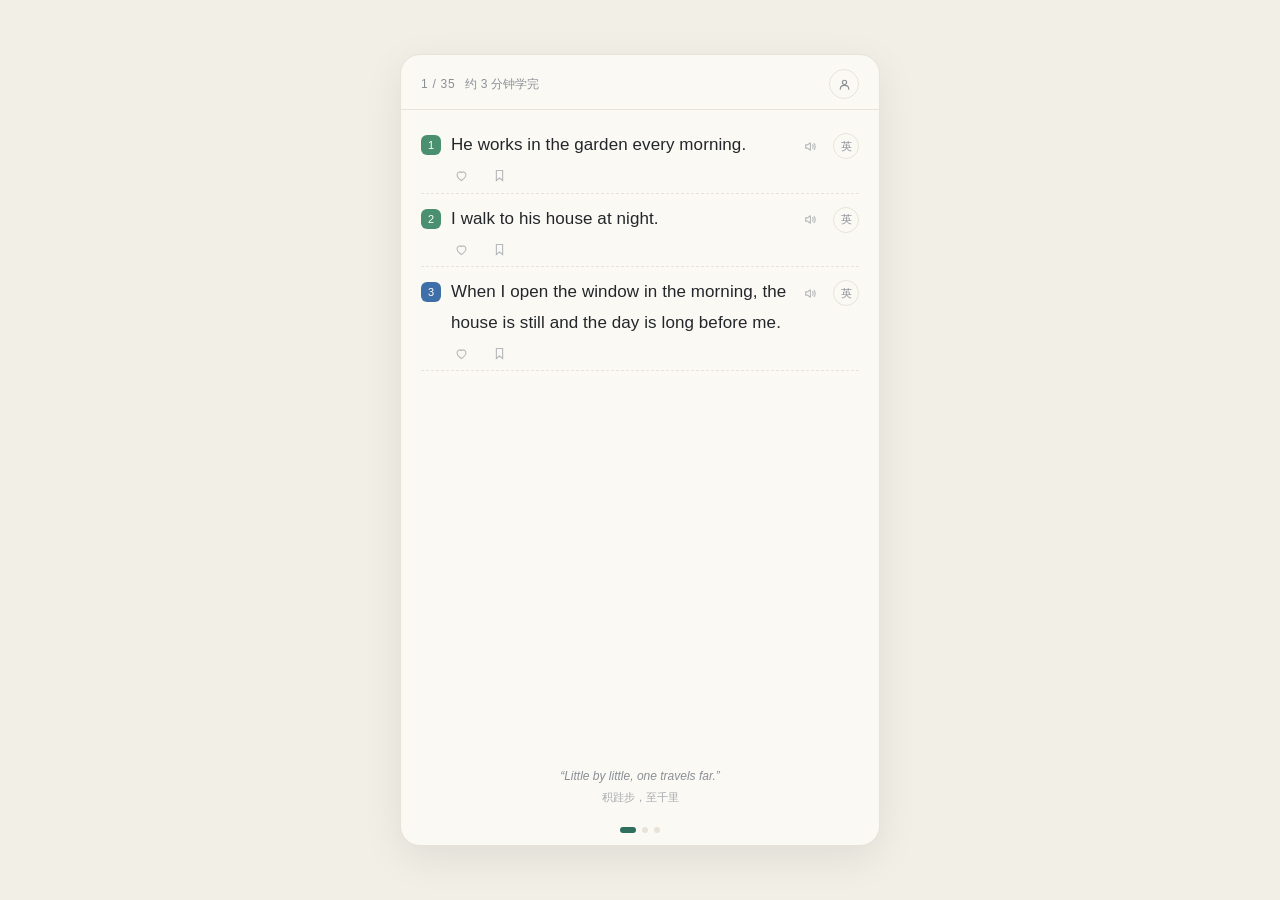
==== commit 425f4181: "content(v11.2): 新词口径改实词、区间 20-30，前 8 课全部合规" ====
--- a/index.html
+++ b/index.html
@@ -7,7 +7,7 @@
 <title>english-850</title>
 <link rel="manifest" href="manifest.json">
 <link rel="icon" href="icon.svg" type="image/svg+xml">
-<link rel="stylesheet" href="css/style.css?v=38">
+<link rel="stylesheet" href="css/style.css?v=39">
 </head>
 <body>
 
@@ -82,24 +82,24 @@
 
 </div>
 
-<script src="data/words.js?v=38"></script>
-<script src="data/glossary.js?v=38"></script>
-<script src="data/dict.js?v=38"></script>
-<script src="data/contractions.js?v=38"></script>
-<script src="data/function-words.js?v=38"></script>
-<script src="data/units.js?v=38"></script>
-<script src="data/extras.js?v=38"></script>
-<script src="data/exercises.js?v=38"></script>
-<script src="js/store.js?v=38"></script>
-<script src="js/speak.js?v=38"></script>
-<script src="js/reader.js?v=38"></script>
-<script src="js/actions.js?v=38"></script>
-<script src="js/progress.js?v=38"></script>
-<script src="js/exercises.js?v=38"></script>
-<script src="js/extras.js?v=38"></script>
-<script src="js/app.js?v=38"></script>
-<script src="js/dev.js?v=38"></script>
-<script src="js/pwa.js?v=38"></script>
-<script src="js/backup.js?v=38"></script>
+<script src="data/words.js?v=39"></script>
+<script src="data/glossary.js?v=39"></script>
+<script src="data/dict.js?v=39"></script>
+<script src="data/contractions.js?v=39"></script>
+<script src="data/function-words.js?v=39"></script>
+<script src="data/units.js?v=39"></script>
+<script src="data/extras.js?v=39"></script>
+<script src="data/exercises.js?v=39"></script>
+<script src="js/store.js?v=39"></script>
+<script src="js/speak.js?v=39"></script>
+<script src="js/reader.js?v=39"></script>
+<script src="js/actions.js?v=39"></script>
+<script src="js/progress.js?v=39"></script>
+<script src="js/exercises.js?v=39"></script>
+<script src="js/extras.js?v=39"></script>
+<script src="js/app.js?v=39"></script>
+<script src="js/dev.js?v=39"></script>
+<script src="js/pwa.js?v=39"></script>
+<script src="js/backup.js?v=39"></script>
 </body>
 </html>
